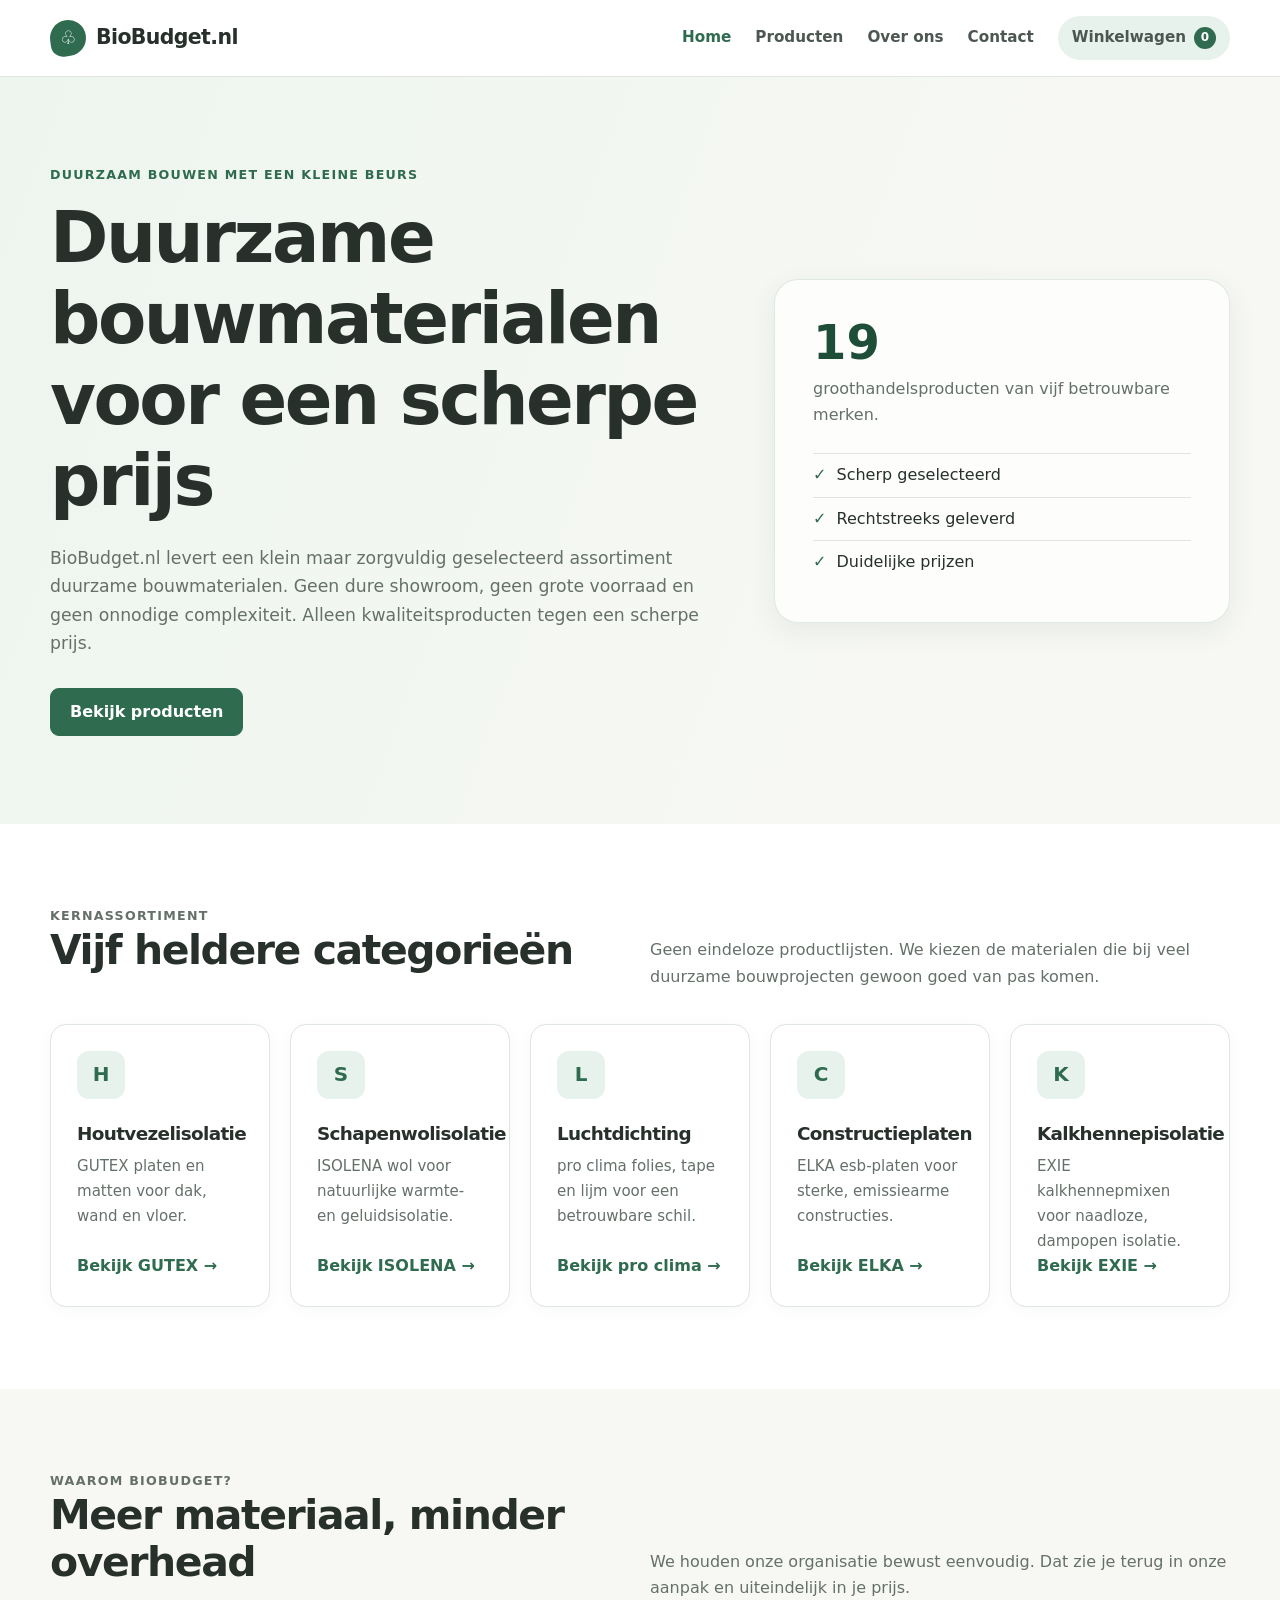
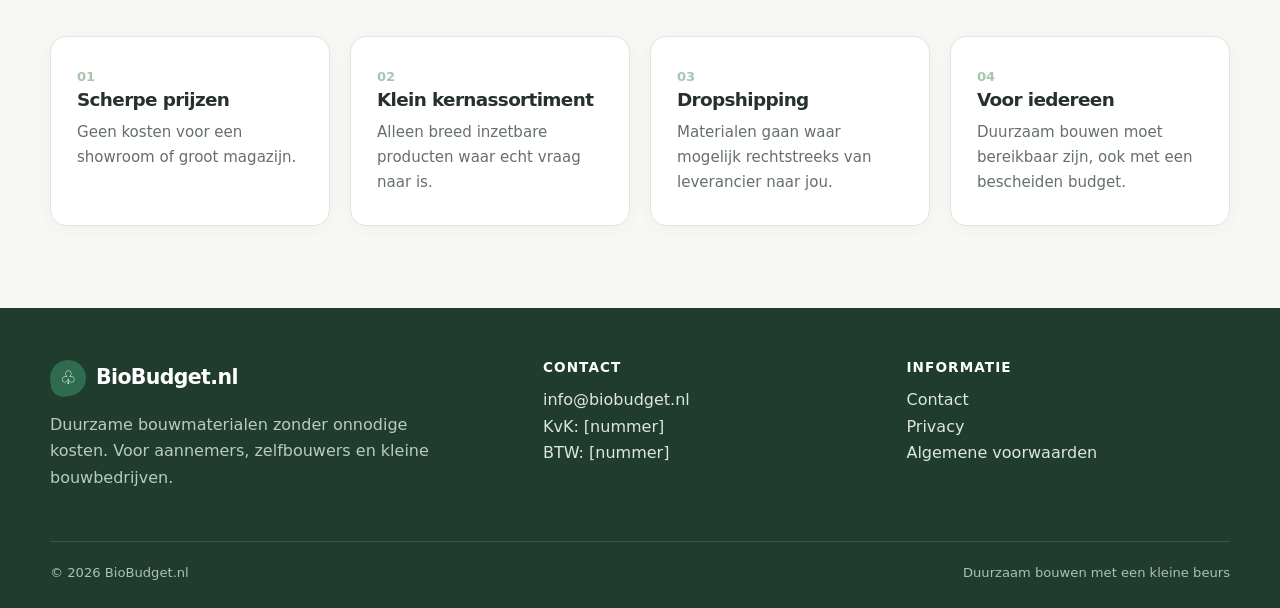
==== index.html @ 83e2234c "Eerste versie website" ====
<!doctype html>
<html lang="nl">
<head>
  <meta charset="utf-8">
  <meta name="viewport" content="width=device-width, initial-scale=1">
  <title>BioBudget.nl | Duurzame bouwmaterialen voor een scherpe prijs</title>
  <meta name="description" content="Betaalbare duurzame bouwmaterialen van GUTEX, ISOLENA, pro clima, ELKA en EXIE. Een compact groothandelsassortiment, rechtstreeks geleverd.">
  <meta property="og:title" content="BioBudget.nl — Duurzaam bouwen met een kleine beurs">
  <meta property="og:description" content="Een zorgvuldig geselecteerd kernassortiment duurzame bouwmaterialen tegen een scherpe prijs.">
  <meta property="og:type" content="website">
  <meta property="og:url" content="https://biobudget.nl/">
  <meta property="og:image" content="https://biobudget.nl/images/gutex-thermoflex.webp">
  <link rel="canonical" href="https://biobudget.nl/">
  <link rel="icon" href="favicon.ico">
  <link rel="stylesheet" href="css/style.css">
  <script src="js/script.js" defer></script>
</head>
<body>
  <a class="skip-link" href="#main">Naar hoofdinhoud</a>
  <header class="site-header">
    <div class="container header-inner">
      <a class="logo" href="index.html" aria-label="BioBudget.nl home"><span class="logo-mark"><span>♧</span></span>BioBudget.nl</a>
      <button class="menu-toggle" type="button" aria-expanded="false" aria-controls="site-nav" aria-label="Menu openen">☰</button>
      <nav class="site-nav" id="site-nav" aria-label="Hoofdnavigatie">
        <a href="index.html" aria-current="page">Home</a><a href="producten.html">Producten</a><a href="over-ons.html">Over ons</a><a href="contact.html">Contact</a>
        <a class="cart-link" href="winkelwagen.html">Winkelwagen <span class="cart-count" aria-label="Aantal producten">0</span></a>
      </nav>
    </div>
  </header>
  <main id="main">
    <section class="hero">
      <div class="container hero-grid">
        <div>
          <p class="eyebrow">Duurzaam bouwen met een kleine beurs</p>
          <h1>Duurzame bouwmaterialen voor een scherpe prijs</h1>
          <p class="lead">BioBudget.nl levert een klein maar zorgvuldig geselecteerd assortiment duurzame bouwmaterialen. Geen dure showroom, geen grote voorraad en geen onnodige complexiteit. Alleen kwaliteitsproducten tegen een scherpe prijs.</p>
          <a class="button" href="producten.html">Bekijk producten</a>
        </div>
        <aside class="hero-card" aria-label="Ons assortiment">
          <strong>19</strong>
          <p>groothandelsproducten van vijf betrouwbare merken.</p>
          <ul class="check-list"><li>Scherp geselecteerd</li><li>Rechtstreeks geleverd</li><li>Duidelijke prijzen</li></ul>
        </aside>
      </div>
    </section>
    <section class="section">
      <div class="container">
        <div class="section-head"><div><p class="eyebrow">Kernassortiment</p><h2>Vijf heldere categorieën</h2></div><p>Geen eindeloze productlijsten. We kiezen de materialen die bij veel duurzame bouwprojecten gewoon goed van pas komen.</p></div>
        <div class="category-grid">
          <a class="category-card" href="producten.html?categorie=Houtvezelisolatie"><div><span class="category-icon">H</span><h3>Houtvezelisolatie</h3><p>GUTEX platen en matten voor dak, wand en vloer.</p></div><span>Bekijk GUTEX →</span></a>
          <a class="category-card" href="producten.html?categorie=Schapenwolisolatie"><div><span class="category-icon">S</span><h3>Schapenwolisolatie</h3><p>ISOLENA wol voor natuurlijke warmte- en geluidsisolatie.</p></div><span>Bekijk ISOLENA →</span></a>
          <a class="category-card" href="producten.html?categorie=Luchtdichting"><div><span class="category-icon">L</span><h3>Luchtdichting</h3><p>pro clima folies, tape en lijm voor een betrouwbare schil.</p></div><span>Bekijk pro clima →</span></a>
          <a class="category-card" href="producten.html?categorie=Constructieplaten"><div><span class="category-icon">C</span><h3>Constructieplaten</h3><p>ELKA esb-platen voor sterke, emissiearme constructies.</p></div><span>Bekijk ELKA →</span></a>
          <a class="category-card" href="producten.html?categorie=Kalkhennepisolatie"><div><span class="category-icon">K</span><h3>Kalkhennepisolatie</h3><p>EXIE kalkhennepmixen voor naadloze, dampopen isolatie.</p></div><span>Bekijk EXIE →</span></a>
        </div>
      </div>
    </section>
    <section class="section soft">
      <div class="container">
        <div class="section-head"><div><p class="eyebrow">Waarom BioBudget?</p><h2>Meer materiaal, minder overhead</h2></div><p>We houden onze organisatie bewust eenvoudig. Dat zie je terug in onze aanpak en uiteindelijk in je prijs.</p></div>
        <div class="benefit-grid">
          <article class="benefit-card"><span class="benefit-number">01</span><h3>Scherpe prijzen</h3><p>Geen kosten voor een showroom of groot magazijn.</p></article>
          <article class="benefit-card"><span class="benefit-number">02</span><h3>Klein kernassortiment</h3><p>Alleen breed inzetbare producten waar echt vraag naar is.</p></article>
          <article class="benefit-card"><span class="benefit-number">03</span><h3>Dropshipping</h3><p>Materialen gaan waar mogelijk rechtstreeks van leverancier naar jou.</p></article>
          <article class="benefit-card"><span class="benefit-number">04</span><h3>Voor iedereen</h3><p>Duurzaam bouwen moet bereikbaar zijn, ook met een bescheiden budget.</p></article>
        </div>
      </div>
    </section>
  </main>
  <footer class="site-footer"><div class="container"><div class="footer-grid"><div><a class="logo footer-logo" href="index.html"><span class="logo-mark"><span>♧</span></span>BioBudget.nl</a><p class="footer-text">Duurzame bouwmaterialen zonder onnodige kosten. Voor aannemers, zelfbouwers en kleine bouwbedrijven.</p></div><div><h2 class="footer-title">Contact</h2><ul class="footer-list"><li><a href="mailto:info@biobudget.nl">info@biobudget.nl</a></li><li>KvK: [nummer]</li><li>BTW: [nummer]</li></ul></div><div><h2 class="footer-title">Informatie</h2><ul class="footer-list"><li><a href="contact.html">Contact</a></li><li><a href="#">Privacy</a></li><li><a href="#">Algemene voorwaarden</a></li></ul></div></div><div class="footer-bottom"><span>© <span data-year></span> BioBudget.nl</span><span>Duurzaam bouwen met een kleine beurs</span></div></div></footer>
</body>
</html>
---- css/style.css ----
:root {
  --green: #2f6b4f;
  --green-dark: #1e4d38;
  --green-light: #e8f2ec;
  --cream: #f7f8f4;
  --ink: #27302b;
  --muted: #657069;
  --line: #dfe5e0;
  --white: #fff;
  --shadow: 0 8px 28px rgba(37, 64, 48, .08);
  --radius: 16px;
  --max: 1180px;
}

* { box-sizing: border-box; }
html { scroll-behavior: auto; }
body {
  margin: 0;
  color: var(--ink);
  background: var(--white);
  font: 16px/1.65 Inter, ui-sans-serif, system-ui, -apple-system, BlinkMacSystemFont, "Segoe UI", sans-serif;
}
img { display: block; max-width: 100%; }
a { color: inherit; text-decoration: none; }
button, input, select, textarea { font: inherit; }
button { cursor: pointer; }
.container { width: min(calc(100% - 40px), var(--max)); margin-inline: auto; }
.skip-link { position: absolute; left: -9999px; top: 8px; }
.skip-link:focus { left: 8px; z-index: 20; padding: 8px 12px; background: var(--white); }

.site-header { position: relative; z-index: 10; background: var(--white); border-bottom: 1px solid var(--line); }
.header-inner { min-height: 76px; display: flex; align-items: center; justify-content: space-between; gap: 28px; }
.logo { display: inline-flex; align-items: center; gap: 10px; font-size: 1.28rem; font-weight: 800; letter-spacing: -.03em; }
.logo-mark { display: grid; place-items: center; width: 36px; height: 36px; border-radius: 50% 50% 50% 12px; color: var(--white); background: var(--green); font-size: 1.15rem; transform: rotate(-8deg); }
.logo-mark span { transform: rotate(8deg); }
.site-nav { display: flex; align-items: center; gap: 24px; }
.site-nav a { color: #4d5751; font-size: .95rem; font-weight: 650; }
.site-nav a:hover, .site-nav a[aria-current="page"] { color: var(--green); }
.cart-link { display: inline-flex; align-items: center; gap: 8px; padding: 9px 14px; border-radius: 999px; background: var(--green-light); }
.cart-count { display: grid; place-items: center; min-width: 22px; height: 22px; padding: 0 6px; border-radius: 99px; color: var(--white); background: var(--green); font-size: .75rem; }
.menu-toggle { display: none; border: 0; background: transparent; padding: 8px; color: var(--ink); }

.hero { padding: 88px 0; background: linear-gradient(110deg, #edf5ef 0%, #f7f8f4 70%); }
.hero-grid { display: grid; grid-template-columns: minmax(0, 1.18fr) minmax(280px, .82fr); align-items: center; gap: 68px; }
.eyebrow { margin: 0 0 12px; color: var(--green); font-size: .79rem; font-weight: 800; letter-spacing: .1em; text-transform: uppercase; }
h1, h2, h3 { line-height: 1.15; letter-spacing: -.035em; }
h1 { max-width: 760px; margin: 0 0 22px; font-size: clamp(2.45rem, 5.5vw, 4.55rem); }
h2 { margin: 0 0 16px; font-size: clamp(1.85rem, 3.2vw, 2.65rem); }
h3 { margin: 0 0 10px; font-size: 1.15rem; }
.lead { max-width: 700px; margin: 0 0 30px; color: var(--muted); font-size: 1.08rem; }
.hero-card { padding: 38px; border: 1px solid rgba(47,107,79,.14); border-radius: 24px; background: rgba(255,255,255,.75); box-shadow: var(--shadow); }
.hero-card strong { display: block; color: var(--green-dark); font-size: 3rem; line-height: 1; }
.hero-card p { margin: 10px 0 0; color: var(--muted); }
.check-list { margin: 25px 0 0; padding: 0; list-style: none; }
.check-list li { padding: 8px 0; border-top: 1px solid var(--line); }
.check-list li::before { content: "✓"; margin-right: 10px; color: var(--green); font-weight: 800; }
.button { display: inline-flex; align-items: center; justify-content: center; gap: 8px; min-height: 46px; padding: 10px 19px; border: 1px solid var(--green); border-radius: 9px; color: var(--white); background: var(--green); font-weight: 750; }
.button:hover { background: var(--green-dark); border-color: var(--green-dark); }
.button.secondary { color: var(--green); background: transparent; }
.button.secondary:hover { background: var(--green-light); }
.button.small { min-height: 40px; padding: 8px 14px; font-size: .9rem; }
.button.danger { color: #8c3229; border-color: #dfc3bf; background: transparent; }
.button.danger:hover { background: #fff1ef; }

.section { padding: 82px 0; }
.section.soft { background: var(--cream); }
.section-head { display: flex; justify-content: space-between; align-items: end; gap: 24px; margin-bottom: 34px; }
.section-head p { max-width: 580px; margin: 0; color: var(--muted); }
.category-grid { display: grid; grid-template-columns: repeat(auto-fit, minmax(210px, 1fr)); gap: 20px; }
.benefit-grid { display: grid; grid-template-columns: repeat(4, 1fr); gap: 20px; }
.category-card, .benefit-card { min-height: 190px; padding: 26px; border: 1px solid var(--line); border-radius: var(--radius); background: var(--white); box-shadow: 0 3px 16px rgba(37,64,48,.04); }
.category-card { display: flex; flex-direction: column; justify-content: space-between; }
.category-card:hover { border-color: #acc8b7; box-shadow: var(--shadow); }
.category-icon { display: grid; place-items: center; width: 48px; height: 48px; margin-bottom: 24px; border-radius: 12px; color: var(--green); background: var(--green-light); font-size: 1.25rem; font-weight: 800; }
.category-card span:last-child { color: var(--green); font-weight: 750; }
.benefit-card p, .category-card p { margin: 0; color: var(--muted); font-size: .94rem; }
.benefit-number { color: #a7c6b2; font-size: .82rem; font-weight: 800; }

.page-hero { padding: 62px 0 48px; background: var(--cream); border-bottom: 1px solid var(--line); }
.page-hero h1 { margin-bottom: 12px; font-size: clamp(2.2rem, 4vw, 3.5rem); }
.page-hero p { max-width: 680px; margin: 0; color: var(--muted); font-size: 1.05rem; }
.catalog-tools { display: grid; grid-template-columns: 1fr 260px; gap: 16px; margin-bottom: 32px; }
.field { display: flex; flex-direction: column; gap: 7px; }
.field label { font-size: .88rem; font-weight: 750; }
input, select, textarea {
  width: 100%;
  padding: 12px 14px;
  border: 1px solid #cfd8d1;
  border-radius: 9px;
  color: var(--ink);
  background: var(--white);
}
input:focus, select:focus, textarea:focus { outline: 3px solid rgba(47,107,79,.13); border-color: var(--green); }
.result-count { margin: 18px 0 24px; color: var(--muted); font-size: .9rem; }
.product-grid { display: grid; grid-template-columns: repeat(4, 1fr); gap: 22px; }
.product-card { overflow: hidden; display: flex; flex-direction: column; border: 1px solid var(--line); border-radius: var(--radius); background: var(--white); box-shadow: 0 3px 16px rgba(37,64,48,.05); }
.product-card:hover { border-color: #b7cbbd; box-shadow: var(--shadow); }
.product-image { aspect-ratio: 4/3; padding: 16px; background: #f4f5f1; }
.product-image img { width: 100%; height: 100%; object-fit: contain; }
.product-body { display: flex; flex: 1; flex-direction: column; padding: 20px; }
.product-meta { margin: 0 0 8px; color: var(--green); font-size: .76rem; font-weight: 800; letter-spacing: .04em; text-transform: uppercase; }
.product-title { margin-bottom: 8px; font-size: 1.08rem; }
.product-copy { margin: 0 0 18px; color: var(--muted); font-size: .9rem; }
.product-bottom { margin-top: auto; }
.price { display: block; margin-bottom: 12px; font-size: 1.42rem; font-weight: 850; letter-spacing: -.025em; }
.vat { color: var(--muted); font-size: .72rem; font-weight: 500; }
.delivery { margin: 0 0 16px; color: var(--muted); font-size: .8rem; }
.card-actions { display: grid; grid-template-columns: 1fr 1fr; gap: 8px; }
.empty-state { grid-column: 1 / -1; padding: 44px; border-radius: var(--radius); background: var(--cream); text-align: center; }

.detail-grid { display: grid; grid-template-columns: 1fr 1fr; align-items: start; gap: 64px; }
.detail-image { min-height: 480px; display: grid; place-items: center; padding: 36px; border-radius: 22px; background: #f4f5f1; }
.detail-image img { max-height: 430px; object-fit: contain; }
.breadcrumb { margin-bottom: 24px; color: var(--muted); font-size: .85rem; }
.breadcrumb a { color: var(--green); }
.detail-content h1 { margin-bottom: 14px; font-size: clamp(2.15rem, 4vw, 3.35rem); }
.detail-content .price { font-size: 2rem; }
.detail-description { color: var(--muted); }
.specs { margin: 26px 0; border-top: 1px solid var(--line); }
.spec-row { display: grid; grid-template-columns: 140px 1fr; gap: 20px; padding: 11px 0; border-bottom: 1px solid var(--line); }
.spec-row dt { color: var(--muted); }
.spec-row dd { margin: 0; font-weight: 700; }

.content-narrow { max-width: 780px; }
.prose p { color: #4e5852; }
.prose h2 { margin-top: 44px; }
.values-list { display: grid; grid-template-columns: 1fr 1fr; gap: 12px; margin: 26px 0; padding: 0; list-style: none; }
.values-list li { padding: 16px 18px; border-radius: 10px; background: var(--green-light); font-weight: 700; }
.contact-grid { display: grid; grid-template-columns: .75fr 1.25fr; gap: 54px; }
.contact-details { margin: 24px 0; padding: 0; list-style: none; }
.contact-details li { padding: 12px 0; border-bottom: 1px solid var(--line); }
.contact-details a { color: var(--green); font-weight: 700; }
.contact-form { display: grid; gap: 16px; padding: 28px; border: 1px solid var(--line); border-radius: var(--radius); box-shadow: var(--shadow); }
.form-row { display: grid; grid-template-columns: 1fr 1fr; gap: 14px; }
textarea { min-height: 150px; resize: vertical; }

.cart-layout { display: grid; grid-template-columns: 1fr 340px; align-items: start; gap: 38px; }
.cart-list { border-top: 1px solid var(--line); }
.cart-item { display: grid; grid-template-columns: 92px 1fr 92px 110px auto; align-items: center; gap: 18px; padding: 20px 0; border-bottom: 1px solid var(--line); }
.cart-thumb { width: 92px; height: 74px; padding: 8px; border-radius: 8px; background: var(--cream); object-fit: contain; }
.cart-item h3 { font-size: 1rem; }
.cart-item p { margin: 0; color: var(--muted); font-size: .82rem; }
.qty-input { padding: 8px; }
.cart-price { font-weight: 800; text-align: right; }
.remove-item { border: 0; color: #8c3229; background: transparent; font-size: .85rem; }
.cart-summary { position: sticky; top: 22px; padding: 26px; border-radius: var(--radius); background: var(--cream); }
.summary-row { display: flex; justify-content: space-between; gap: 20px; padding: 10px 0; border-bottom: 1px solid var(--line); }
.summary-total { font-size: 1.3rem; font-weight: 850; }
.cart-summary .button { width: 100%; margin-top: 22px; }
.small-print { color: var(--muted); font-size: .78rem; }

.site-footer { padding: 52px 0 24px; color: #dce7df; background: #203c2e; }
.footer-grid { display: grid; grid-template-columns: 1.4fr 1fr 1fr; gap: 40px; padding-bottom: 34px; }
.footer-logo { color: var(--white); }
.footer-text { max-width: 380px; color: #b9cbbf; }
.footer-title { margin: 0 0 12px; color: var(--white); font-size: .85rem; text-transform: uppercase; letter-spacing: .08em; }
.footer-list { margin: 0; padding: 0; list-style: none; }
.footer-list a { color: #dce7df; }
.footer-list a:hover { color: var(--white); text-decoration: underline; }
.footer-bottom { display: flex; justify-content: space-between; gap: 20px; padding-top: 20px; border-top: 1px solid rgba(255,255,255,.12); color: #aebfb4; font-size: .82rem; }

.notice { padding: 14px 16px; border-radius: 9px; color: var(--green-dark); background: var(--green-light); }
.visually-hidden { position: absolute; width: 1px; height: 1px; padding: 0; margin: -1px; overflow: hidden; clip: rect(0,0,0,0); white-space: nowrap; border: 0; }

@media (max-width: 960px) {
  .product-grid, .category-grid, .benefit-grid { grid-template-columns: repeat(2, 1fr); }
  .hero-grid, .detail-grid { gap: 38px; }
  .cart-layout { grid-template-columns: 1fr; }
  .cart-summary { position: static; }
  .contact-grid { grid-template-columns: 1fr; }
}

@media (max-width: 760px) {
  .container { width: min(calc(100% - 28px), var(--max)); }
  .header-inner { min-height: 66px; }
  .menu-toggle { display: block; }
  .site-nav { position: absolute; inset: 66px 0 auto 0; display: none; align-items: stretch; flex-direction: column; gap: 0; padding: 12px 20px 20px; border-bottom: 1px solid var(--line); background: var(--white); box-shadow: var(--shadow); }
  .site-nav.open { display: flex; }
  .site-nav a { padding: 10px 0; }
  .cart-link { margin-top: 6px; justify-content: center; }
  .hero { padding: 58px 0; }
  .hero-grid, .detail-grid { grid-template-columns: 1fr; }
  .hero-card { padding: 28px; }
  .section { padding: 58px 0; }
  .section-head { align-items: start; flex-direction: column; }
  .catalog-tools { grid-template-columns: 1fr; }
  .detail-image { min-height: 320px; }
  .footer-grid { grid-template-columns: 1fr; gap: 26px; }
  .footer-bottom { flex-direction: column; }
  .cart-item { grid-template-columns: 74px 1fr 80px; gap: 12px; }
  .cart-thumb { width: 74px; height: 64px; }
  .cart-price { text-align: left; }
  .remove-item { grid-column: 2 / -1; text-align: left; padding: 0; }
}

@media (max-width: 520px) {
  .product-grid, .category-grid, .benefit-grid, .values-list, .form-row { grid-template-columns: 1fr; }
  h1 { font-size: 2.35rem; }
  .card-actions { grid-template-columns: 1fr; }
  .cart-item { grid-template-columns: 64px 1fr; }
  .qty-input, .cart-price { grid-column: 2; width: 100px; }
}
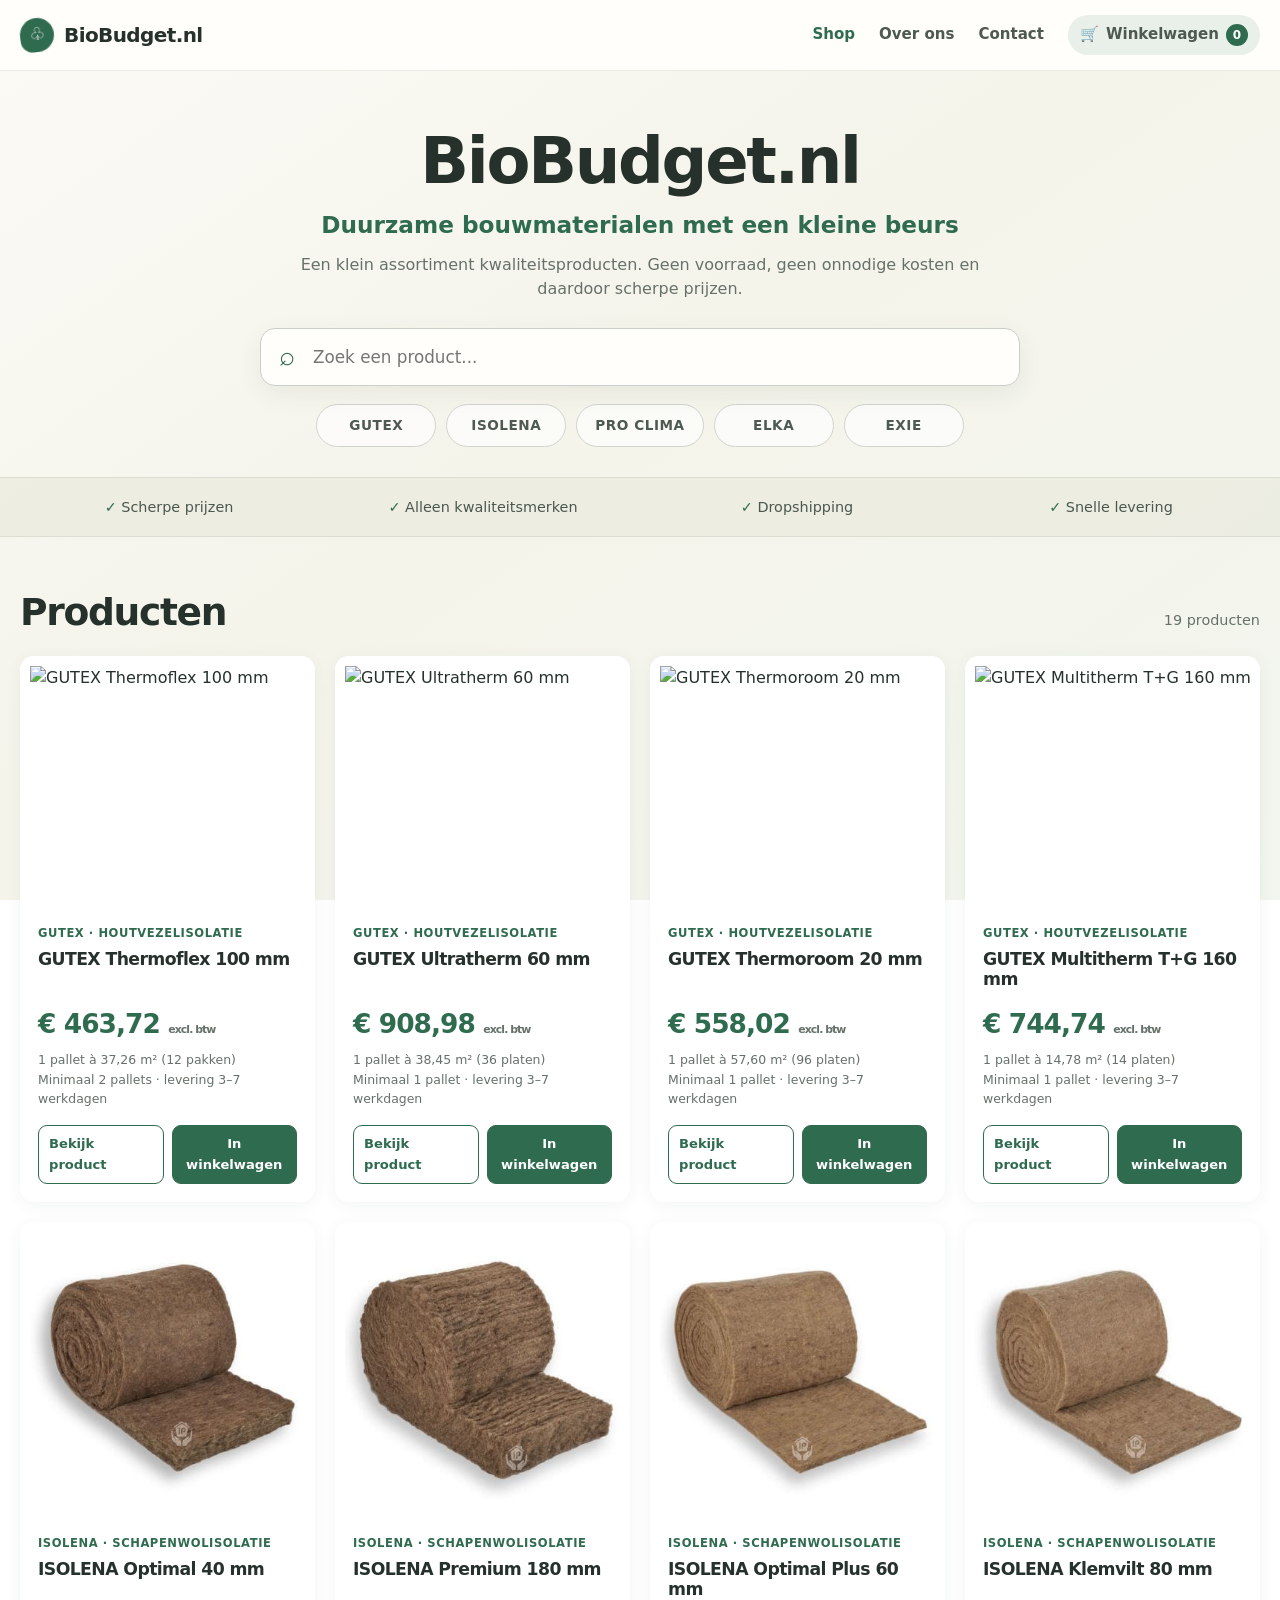
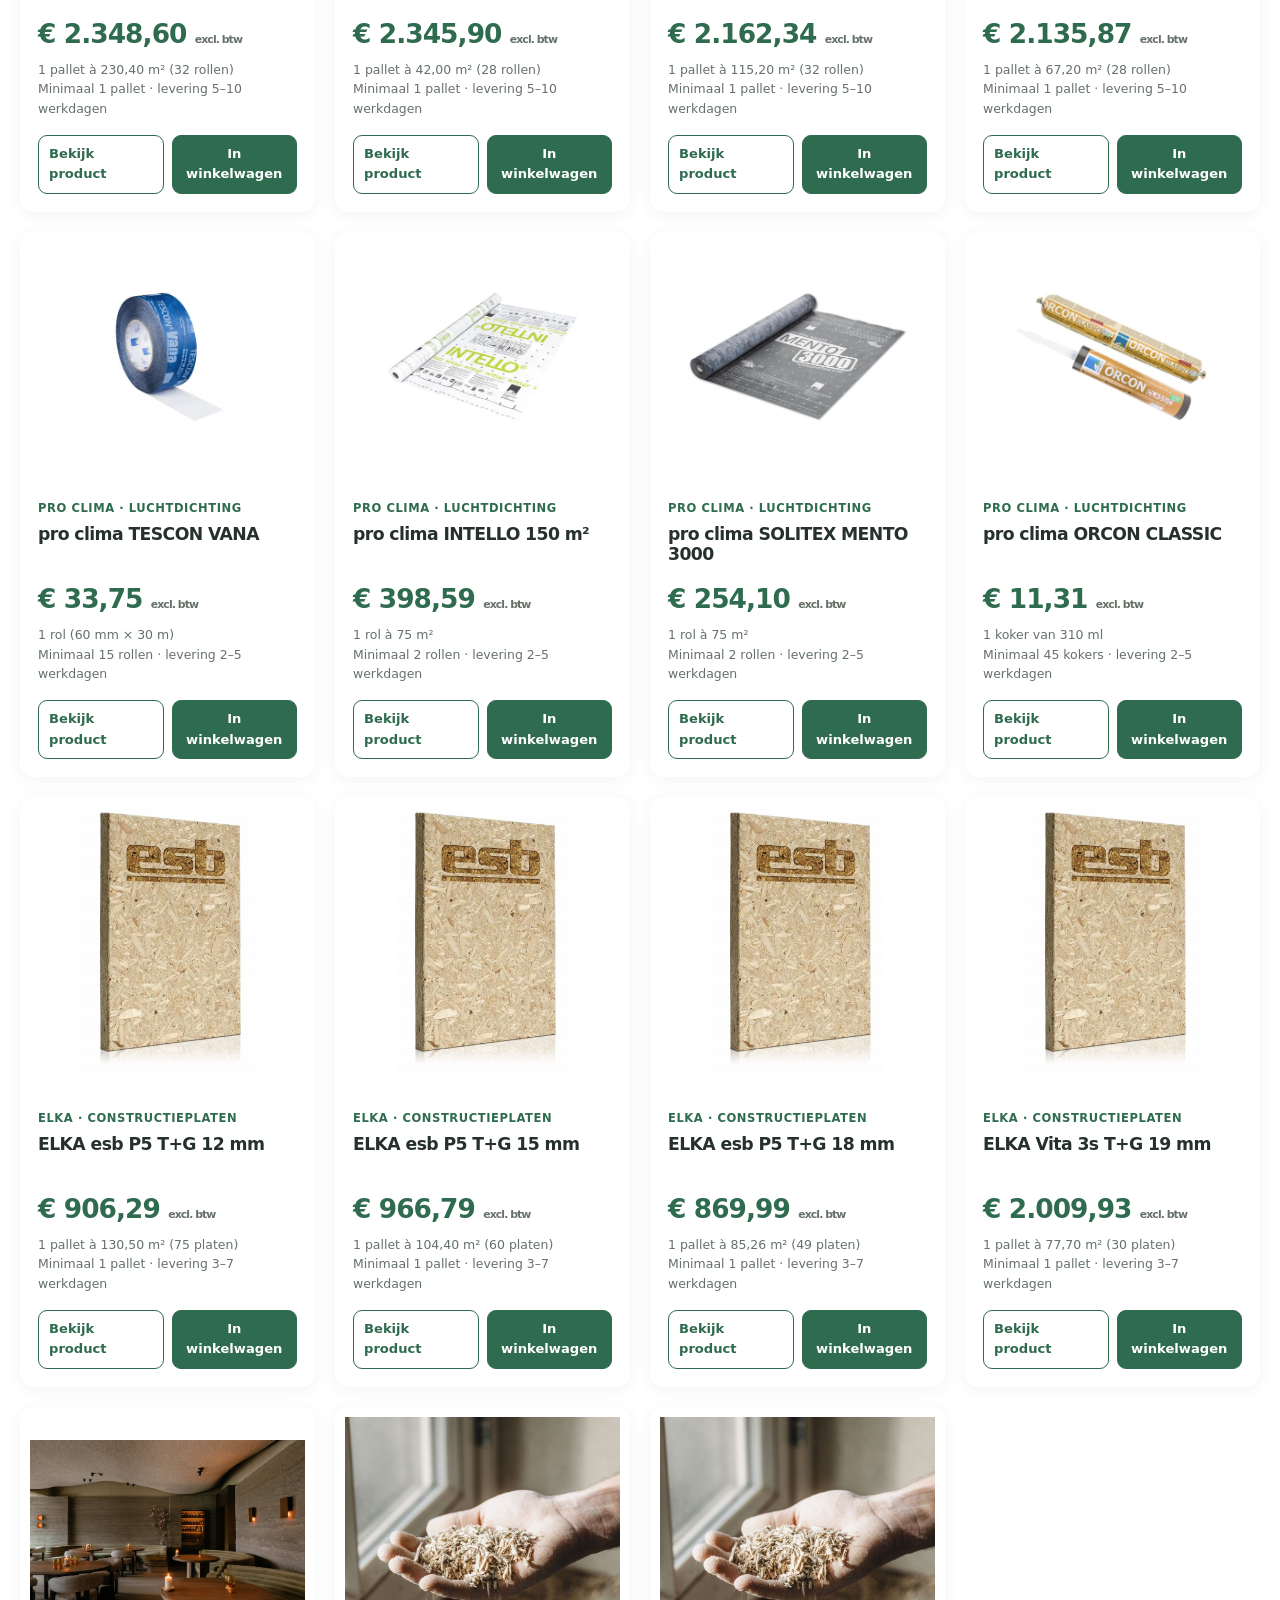
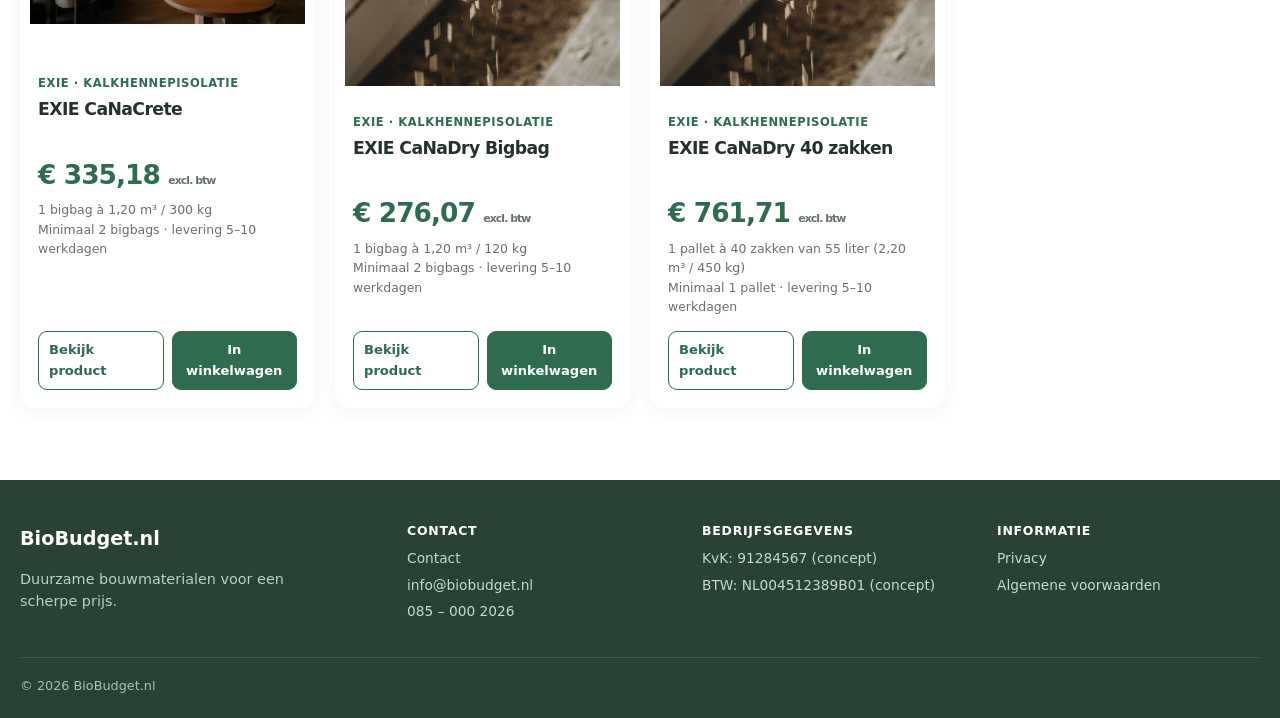
==== commit fd7597dc: "Bijna af 29062026" ====
--- a/index.html
+++ b/index.html
@@ -4,9 +4,9 @@
   <meta charset="utf-8">
   <meta name="viewport" content="width=device-width, initial-scale=1">
   <title>BioBudget.nl | Duurzame bouwmaterialen voor een scherpe prijs</title>
-  <meta name="description" content="Betaalbare duurzame bouwmaterialen van GUTEX, ISOLENA, pro clima, ELKA en EXIE. Een compact groothandelsassortiment, rechtstreeks geleverd.">
-  <meta property="og:title" content="BioBudget.nl — Duurzaam bouwen met een kleine beurs">
-  <meta property="og:description" content="Een zorgvuldig geselecteerd kernassortiment duurzame bouwmaterialen tegen een scherpe prijs.">
+  <meta name="description" content="Bestel duurzame bouwmaterialen van GUTEX, ISOLENA, pro clima, ELKA en EXIE. Een compact assortiment, rechtstreeks geleverd.">
+  <meta property="og:title" content="BioBudget.nl — duurzame bouwmaterialen">
+  <meta property="og:description" content="Een klein assortiment kwaliteitsproducten voor scherpe prijzen.">
   <meta property="og:type" content="website">
   <meta property="og:url" content="https://biobudget.nl/">
   <meta property="og:image" content="https://biobudget.nl/images/gutex-thermoflex.webp">
@@ -16,57 +16,71 @@
   <script src="js/script.js" defer></script>
 </head>
 <body>
-  <a class="skip-link" href="#main">Naar hoofdinhoud</a>
+  <a class="skip-link" href="#producten">Naar de producten</a>
   <header class="site-header">
     <div class="container header-inner">
-      <a class="logo" href="index.html" aria-label="BioBudget.nl home"><span class="logo-mark"><span>♧</span></span>BioBudget.nl</a>
+      <a class="logo" href="index.html" aria-label="BioBudget.nl home"><span class="logo-mark" aria-hidden="true">♧</span>BioBudget.nl</a>
       <button class="menu-toggle" type="button" aria-expanded="false" aria-controls="site-nav" aria-label="Menu openen">☰</button>
       <nav class="site-nav" id="site-nav" aria-label="Hoofdnavigatie">
-        <a href="index.html" aria-current="page">Home</a><a href="producten.html">Producten</a><a href="over-ons.html">Over ons</a><a href="contact.html">Contact</a>
-        <a class="cart-link" href="winkelwagen.html">Winkelwagen <span class="cart-count" aria-label="Aantal producten">0</span></a>
+        <a href="index.html" aria-current="page">Shop</a>
+        <a href="over-ons.html">Over ons</a>
+        <a href="contact.html">Contact</a>
+        <a class="cart-link" href="winkelwagen.html"><span aria-hidden="true">🛒</span><span class="cart-label">Winkelwagen</span><span class="cart-count" aria-label="Aantal producten">0</span></a>
       </nav>
     </div>
   </header>
+
   <main id="main">
-    <section class="hero">
-      <div class="container hero-grid">
-        <div>
-          <p class="eyebrow">Duurzaam bouwen met een kleine beurs</p>
-          <h1>Duurzame bouwmaterialen voor een scherpe prijs</h1>
-          <p class="lead">BioBudget.nl levert een klein maar zorgvuldig geselecteerd assortiment duurzame bouwmaterialen. Geen dure showroom, geen grote voorraad en geen onnodige complexiteit. Alleen kwaliteitsproducten tegen een scherpe prijs.</p>
-          <a class="button" href="producten.html">Bekijk producten</a>
+    <section class="shop-intro" aria-labelledby="shop-title">
+      <div class="container">
+        <h1 id="shop-title">BioBudget.nl</h1>
+        <p class="tagline">Duurzame bouwmaterialen met een kleine beurs</p>
+        <p class="intro-copy">Een klein assortiment kwaliteitsproducten. Geen voorraad, geen onnodige kosten en daardoor scherpe prijzen.</p>
+
+        <div class="search-wrap">
+          <label class="visually-hidden" for="product-search">Zoek een product</label>
+          <span class="search-icon" aria-hidden="true">⌕</span>
+          <input type="search" id="product-search" placeholder="Zoek een product..." autocomplete="off">
         </div>
-        <aside class="hero-card" aria-label="Ons assortiment">
-          <strong>19</strong>
-          <p>groothandelsproducten van vijf betrouwbare merken.</p>
-          <ul class="check-list"><li>Scherp geselecteerd</li><li>Rechtstreeks geleverd</li><li>Duidelijke prijzen</li></ul>
-        </aside>
-      </div>
-    </section>
-    <section class="section">
-      <div class="container">
-        <div class="section-head"><div><p class="eyebrow">Kernassortiment</p><h2>Vijf heldere categorieën</h2></div><p>Geen eindeloze productlijsten. We kiezen de materialen die bij veel duurzame bouwprojecten gewoon goed van pas komen.</p></div>
-        <div class="category-grid">
-          <a class="category-card" href="producten.html?categorie=Houtvezelisolatie"><div><span class="category-icon">H</span><h3>Houtvezelisolatie</h3><p>GUTEX platen en matten voor dak, wand en vloer.</p></div><span>Bekijk GUTEX →</span></a>
-          <a class="category-card" href="producten.html?categorie=Schapenwolisolatie"><div><span class="category-icon">S</span><h3>Schapenwolisolatie</h3><p>ISOLENA wol voor natuurlijke warmte- en geluidsisolatie.</p></div><span>Bekijk ISOLENA →</span></a>
-          <a class="category-card" href="producten.html?categorie=Luchtdichting"><div><span class="category-icon">L</span><h3>Luchtdichting</h3><p>pro clima folies, tape en lijm voor een betrouwbare schil.</p></div><span>Bekijk pro clima →</span></a>
-          <a class="category-card" href="producten.html?categorie=Constructieplaten"><div><span class="category-icon">C</span><h3>Constructieplaten</h3><p>ELKA esb-platen voor sterke, emissiearme constructies.</p></div><span>Bekijk ELKA →</span></a>
-          <a class="category-card" href="producten.html?categorie=Kalkhennepisolatie"><div><span class="category-icon">K</span><h3>Kalkhennepisolatie</h3><p>EXIE kalkhennepmixen voor naadloze, dampopen isolatie.</p></div><span>Bekijk EXIE →</span></a>
+
+        <div class="category-filters" aria-label="Filter op merk">
+          <button class="category-filter" type="button" data-brand="GUTEX" aria-pressed="false">GUTEX</button>
+          <button class="category-filter" type="button" data-brand="ISOLENA" aria-pressed="false">ISOLENA</button>
+          <button class="category-filter" type="button" data-brand="pro clima" aria-pressed="false">PRO CLIMA</button>
+          <button class="category-filter" type="button" data-brand="ELKA" aria-pressed="false">ELKA</button>
+          <button class="category-filter" type="button" data-brand="EXIE" aria-pressed="false">EXIE</button>
         </div>
       </div>
     </section>
-    <section class="section soft">
+
+    <section class="usp-strip" aria-label="Voordelen van BioBudget">
+      <div class="container usp-list">
+        <span>✓ Scherpe prijzen</span>
+        <span>✓ Alleen kwaliteitsmerken</span>
+        <span>✓ Dropshipping</span>
+        <span>✓ Snelle levering</span>
+      </div>
+    </section>
+
+    <section class="catalog-section" id="producten" aria-labelledby="products-heading">
       <div class="container">
-        <div class="section-head"><div><p class="eyebrow">Waarom BioBudget?</p><h2>Meer materiaal, minder overhead</h2></div><p>We houden onze organisatie bewust eenvoudig. Dat zie je terug in onze aanpak en uiteindelijk in je prijs.</p></div>
-        <div class="benefit-grid">
-          <article class="benefit-card"><span class="benefit-number">01</span><h3>Scherpe prijzen</h3><p>Geen kosten voor een showroom of groot magazijn.</p></article>
-          <article class="benefit-card"><span class="benefit-number">02</span><h3>Klein kernassortiment</h3><p>Alleen breed inzetbare producten waar echt vraag naar is.</p></article>
-          <article class="benefit-card"><span class="benefit-number">03</span><h3>Dropshipping</h3><p>Materialen gaan waar mogelijk rechtstreeks van leverancier naar jou.</p></article>
-          <article class="benefit-card"><span class="benefit-number">04</span><h3>Voor iedereen</h3><p>Duurzaam bouwen moet bereikbaar zijn, ook met een bescheiden budget.</p></article>
+        <div class="catalog-heading">
+          <h2 id="products-heading">Producten</h2>
+          <p class="result-count" id="result-count" aria-live="polite">Producten laden...</p>
         </div>
+        <div class="product-grid" id="product-grid"></div>
       </div>
     </section>
   </main>
-  <footer class="site-footer"><div class="container"><div class="footer-grid"><div><a class="logo footer-logo" href="index.html"><span class="logo-mark"><span>♧</span></span>BioBudget.nl</a><p class="footer-text">Duurzame bouwmaterialen zonder onnodige kosten. Voor aannemers, zelfbouwers en kleine bouwbedrijven.</p></div><div><h2 class="footer-title">Contact</h2><ul class="footer-list"><li><a href="mailto:info@biobudget.nl">info@biobudget.nl</a></li><li>KvK: [nummer]</li><li>BTW: [nummer]</li></ul></div><div><h2 class="footer-title">Informatie</h2><ul class="footer-list"><li><a href="contact.html">Contact</a></li><li><a href="#">Privacy</a></li><li><a href="#">Algemene voorwaarden</a></li></ul></div></div><div class="footer-bottom"><span>© <span data-year></span> BioBudget.nl</span><span>Duurzaam bouwen met een kleine beurs</span></div></div></footer>
+
+  <footer class="site-footer">
+    <div class="container footer-grid">
+      <div><a class="footer-brand" href="index.html">BioBudget.nl</a><p>Duurzame bouwmaterialen voor een scherpe prijs.</p></div>
+      <div><h2>Contact</h2><ul><li><a href="contact.html">Contact</a></li><li><a href="mailto:info@biobudget.nl">info@biobudget.nl</a></li><li><a href="tel:+31850002026">085 – 000 2026</a></li></ul></div>
+      <div><h2>Bedrijfsgegevens</h2><ul><li>KvK: 91284567 (concept)</li><li>BTW: NL004512389B01 (concept)</li></ul></div>
+      <div><h2>Informatie</h2><ul><li><a href="privacy.html">Privacy</a></li><li><a href="algemene-voorwaarden.html">Algemene voorwaarden</a></li></ul></div>
+    </div>
+    <div class="container footer-bottom">© <span data-year></span> BioBudget.nl</div>
+  </footer>
 </body>
 </html>
--- a/css/style.css
+++ b/css/style.css
@@ -1,24 +1,26 @@
 :root {
   --green: #2f6b4f;
-  --green-dark: #1e4d38;
-  --green-light: #e8f2ec;
-  --cream: #f7f8f4;
-  --ink: #27302b;
-  --muted: #657069;
-  --line: #dfe5e0;
-  --white: #fff;
-  --shadow: 0 8px 28px rgba(37, 64, 48, .08);
-  --radius: 16px;
-  --max: 1180px;
+  --green-dark: #214d3a;
+  --green-soft: #e8f0e9;
+  --sand: #eee8db;
+  --cream: #faf8f2;
+  --paper: #fffefa;
+  --ink: #26312b;
+  --muted: #667169;
+  --line: #dedfd8;
+  --shadow: 0 8px 25px rgba(42, 64, 51, .07);
+  --radius: 14px;
+  --max: 1240px;
 }
 
 * { box-sizing: border-box; }
 html { scroll-behavior: auto; }
 body {
   margin: 0;
+  overflow-x: hidden;
   color: var(--ink);
-  background: var(--white);
-  font: 16px/1.65 Inter, ui-sans-serif, system-ui, -apple-system, BlinkMacSystemFont, "Segoe UI", sans-serif;
+  background: linear-gradient(145deg, #fbfaf5 0%, #f5f4eb 45%, #f2f6ee 100%) fixed;
+  font: 16px/1.55 Inter, ui-sans-serif, system-ui, -apple-system, BlinkMacSystemFont, "Segoe UI", sans-serif;
 }
 img { display: block; max-width: 100%; }
 a { color: inherit; text-decoration: none; }
@@ -26,177 +28,179 @@
 button { cursor: pointer; }
 .container { width: min(calc(100% - 40px), var(--max)); margin-inline: auto; }
 .skip-link { position: absolute; left: -9999px; top: 8px; }
-.skip-link:focus { left: 8px; z-index: 20; padding: 8px 12px; background: var(--white); }
-
-.site-header { position: relative; z-index: 10; background: var(--white); border-bottom: 1px solid var(--line); }
-.header-inner { min-height: 76px; display: flex; align-items: center; justify-content: space-between; gap: 28px; }
-.logo { display: inline-flex; align-items: center; gap: 10px; font-size: 1.28rem; font-weight: 800; letter-spacing: -.03em; }
-.logo-mark { display: grid; place-items: center; width: 36px; height: 36px; border-radius: 50% 50% 50% 12px; color: var(--white); background: var(--green); font-size: 1.15rem; transform: rotate(-8deg); }
-.logo-mark span { transform: rotate(8deg); }
+.skip-link:focus { left: 8px; z-index: 100; padding: 8px 12px; background: white; }
+.visually-hidden { position: absolute; width: 1px; height: 1px; padding: 0; margin: -1px; overflow: hidden; clip: rect(0,0,0,0); white-space: nowrap; border: 0; }
+
+.site-header { position: sticky; top: 0; z-index: 20; border-bottom: 1px solid rgba(59,73,64,.1); background: rgba(255,254,250,.96); }
+.header-inner { min-height: 70px; display: flex; align-items: center; justify-content: space-between; gap: 24px; }
+.logo { display: inline-flex; align-items: center; gap: 10px; font-size: 1.25rem; font-weight: 850; letter-spacing: -.03em; }
+.logo-mark { display: grid; place-items: center; width: 34px; height: 34px; border-radius: 50% 50% 50% 12px; color: white; background: var(--green); font-size: 1.1rem; transform: rotate(-7deg); }
 .site-nav { display: flex; align-items: center; gap: 24px; }
-.site-nav a { color: #4d5751; font-size: .95rem; font-weight: 650; }
+.site-nav a { color: #4e5952; font-size: .94rem; font-weight: 680; }
 .site-nav a:hover, .site-nav a[aria-current="page"] { color: var(--green); }
-.cart-link { display: inline-flex; align-items: center; gap: 8px; padding: 9px 14px; border-radius: 999px; background: var(--green-light); }
-.cart-count { display: grid; place-items: center; min-width: 22px; height: 22px; padding: 0 6px; border-radius: 99px; color: var(--white); background: var(--green); font-size: .75rem; }
-.menu-toggle { display: none; border: 0; background: transparent; padding: 8px; color: var(--ink); }
-
-.hero { padding: 88px 0; background: linear-gradient(110deg, #edf5ef 0%, #f7f8f4 70%); }
-.hero-grid { display: grid; grid-template-columns: minmax(0, 1.18fr) minmax(280px, .82fr); align-items: center; gap: 68px; }
-.eyebrow { margin: 0 0 12px; color: var(--green); font-size: .79rem; font-weight: 800; letter-spacing: .1em; text-transform: uppercase; }
+.cart-link { display: inline-flex; align-items: center; gap: 7px; padding: 8px 12px; border-radius: 999px; background: var(--green-soft); }
+.cart-count { display: grid; place-items: center; min-width: 22px; height: 22px; padding: 0 6px; border-radius: 99px; color: white; background: var(--green); font-size: .75rem; }
+.menu-toggle { display: none; padding: 8px; border: 0; color: var(--ink); background: transparent; font-size: 1.3rem; }
+
 h1, h2, h3 { line-height: 1.15; letter-spacing: -.035em; }
-h1 { max-width: 760px; margin: 0 0 22px; font-size: clamp(2.45rem, 5.5vw, 4.55rem); }
-h2 { margin: 0 0 16px; font-size: clamp(1.85rem, 3.2vw, 2.65rem); }
-h3 { margin: 0 0 10px; font-size: 1.15rem; }
-.lead { max-width: 700px; margin: 0 0 30px; color: var(--muted); font-size: 1.08rem; }
-.hero-card { padding: 38px; border: 1px solid rgba(47,107,79,.14); border-radius: 24px; background: rgba(255,255,255,.75); box-shadow: var(--shadow); }
-.hero-card strong { display: block; color: var(--green-dark); font-size: 3rem; line-height: 1; }
-.hero-card p { margin: 10px 0 0; color: var(--muted); }
-.check-list { margin: 25px 0 0; padding: 0; list-style: none; }
-.check-list li { padding: 8px 0; border-top: 1px solid var(--line); }
-.check-list li::before { content: "✓"; margin-right: 10px; color: var(--green); font-weight: 800; }
-.button { display: inline-flex; align-items: center; justify-content: center; gap: 8px; min-height: 46px; padding: 10px 19px; border: 1px solid var(--green); border-radius: 9px; color: var(--white); background: var(--green); font-weight: 750; }
-.button:hover { background: var(--green-dark); border-color: var(--green-dark); }
+h1 { margin: 0; font-size: clamp(2.5rem, 5vw, 4rem); }
+h2 { margin: 0 0 14px; font-size: clamp(1.7rem, 3vw, 2.35rem); }
+h3 { margin: 0 0 8px; font-size: 1.08rem; }
+.shop-intro { padding: 54px 0 30px; text-align: center; }
+.tagline { margin: 8px 0 10px; color: var(--green); font-size: clamp(1.15rem, 2.3vw, 1.45rem); font-weight: 750; }
+.intro-copy { max-width: 680px; margin: 0 auto 26px; color: var(--muted); }
+.search-wrap { position: relative; max-width: 760px; margin: 0 auto; }
+.search-wrap input { height: 58px; padding: 0 20px 0 52px; border: 1px solid #c9d0c9; border-radius: 15px; background: var(--paper); box-shadow: var(--shadow); font-size: 1.05rem; }
+.search-icon { position: absolute; left: 19px; top: 50%; color: var(--green); font-size: 1.7rem; transform: translateY(-53%); }
+.category-filters { display: flex; flex-wrap: wrap; justify-content: center; gap: 10px; margin-top: 18px; }
+.category-filter { min-width: 120px; padding: 10px 18px; border: 1px solid #cfd5ce; border-radius: 999px; color: #4d5951; background: rgba(255,255,255,.68); font-size: .85rem; font-weight: 800; letter-spacing: .04em; }
+.category-filter:hover { border-color: #91aa98; background: white; }
+.category-filter.active, .category-filter[aria-pressed="true"] { border-color: var(--green); color: var(--green-dark); background: var(--green-soft); box-shadow: inset 0 0 0 1px var(--green); }
+
+.usp-strip { border-block: 1px solid rgba(68,82,71,.1); background: rgba(235,234,222,.72); }
+.usp-list { min-height: 58px; display: grid; grid-template-columns: repeat(4, 1fr); align-items: center; gap: 16px; color: #4b574f; font-size: .9rem; text-align: center; }
+.usp-list span::first-letter { color: var(--green); }
+.catalog-section, .section { padding: 54px 0 72px; }
+.catalog-heading { display: flex; align-items: baseline; justify-content: space-between; gap: 20px; margin-bottom: 22px; }
+.catalog-heading h2 { margin: 0; }
+.result-count { margin: 0; color: var(--muted); font-size: .9rem; }
+.product-grid { display: grid; grid-template-columns: repeat(4, minmax(0, 1fr)); gap: 20px; }
+.product-card { overflow: hidden; display: flex; flex-direction: column; min-width: 0; border-radius: var(--radius); background: #fff; box-shadow: 0 3px 16px rgba(37,64,48,.06); }
+.product-card:hover { box-shadow: var(--shadow); }
+.product-image { aspect-ratio: 4 / 3.4; display: grid; place-items: center; padding: 10px; border-radius: var(--radius) var(--radius) 0 0; background: #fff; }
+.product-image img { width: 100%; height: 100%; object-fit: contain; }
+.product-body { display: flex; flex: 1; flex-direction: column; padding: 18px; border-radius: 0 0 var(--radius) var(--radius); background: #fff; }
+.product-meta { margin: 0 0 7px; color: var(--green); font-size: .72rem; font-weight: 800; letter-spacing: .05em; text-transform: uppercase; }
+.product-title { min-height: 2.45em; margin-bottom: 12px; font-size: 1.08rem; }
+.product-title a:hover { color: var(--green); }
+.product-copy { display: none; }
+.product-bottom { display: flex; flex: 1; flex-direction: column; }
+.price { display: block; margin-bottom: 5px; color: var(--green); font-size: 1.65rem; font-weight: 850; letter-spacing: -.035em; }
+.vat { color: var(--muted); font-size: .68rem; font-weight: 550; }
+.delivery { min-height: 4.8em; margin: 0 0 15px; color: var(--muted); font-size: .78rem; }
+.card-actions { display: grid; grid-template-columns: 1fr 1fr; gap: 8px; margin-top: auto; }
+.button { display: inline-flex; align-items: center; justify-content: center; min-height: 44px; padding: 9px 16px; border: 1px solid var(--green); border-radius: 9px; color: white; background: var(--green); font-weight: 750; }
+.button:hover { border-color: var(--green-dark); background: var(--green-dark); }
 .button.secondary { color: var(--green); background: transparent; }
-.button.secondary:hover { background: var(--green-light); }
-.button.small { min-height: 40px; padding: 8px 14px; font-size: .9rem; }
-.button.danger { color: #8c3229; border-color: #dfc3bf; background: transparent; }
-.button.danger:hover { background: #fff1ef; }
-
-.section { padding: 82px 0; }
-.section.soft { background: var(--cream); }
-.section-head { display: flex; justify-content: space-between; align-items: end; gap: 24px; margin-bottom: 34px; }
-.section-head p { max-width: 580px; margin: 0; color: var(--muted); }
-.category-grid { display: grid; grid-template-columns: repeat(auto-fit, minmax(210px, 1fr)); gap: 20px; }
-.benefit-grid { display: grid; grid-template-columns: repeat(4, 1fr); gap: 20px; }
-.category-card, .benefit-card { min-height: 190px; padding: 26px; border: 1px solid var(--line); border-radius: var(--radius); background: var(--white); box-shadow: 0 3px 16px rgba(37,64,48,.04); }
-.category-card { display: flex; flex-direction: column; justify-content: space-between; }
-.category-card:hover { border-color: #acc8b7; box-shadow: var(--shadow); }
-.category-icon { display: grid; place-items: center; width: 48px; height: 48px; margin-bottom: 24px; border-radius: 12px; color: var(--green); background: var(--green-light); font-size: 1.25rem; font-weight: 800; }
-.category-card span:last-child { color: var(--green); font-weight: 750; }
-.benefit-card p, .category-card p { margin: 0; color: var(--muted); font-size: .94rem; }
-.benefit-number { color: #a7c6b2; font-size: .82rem; font-weight: 800; }
-
-.page-hero { padding: 62px 0 48px; background: var(--cream); border-bottom: 1px solid var(--line); }
-.page-hero h1 { margin-bottom: 12px; font-size: clamp(2.2rem, 4vw, 3.5rem); }
-.page-hero p { max-width: 680px; margin: 0; color: var(--muted); font-size: 1.05rem; }
-.catalog-tools { display: grid; grid-template-columns: 1fr 260px; gap: 16px; margin-bottom: 32px; }
-.field { display: flex; flex-direction: column; gap: 7px; }
-.field label { font-size: .88rem; font-weight: 750; }
-input, select, textarea {
-  width: 100%;
-  padding: 12px 14px;
-  border: 1px solid #cfd8d1;
-  border-radius: 9px;
-  color: var(--ink);
-  background: var(--white);
-}
-input:focus, select:focus, textarea:focus { outline: 3px solid rgba(47,107,79,.13); border-color: var(--green); }
-.result-count { margin: 18px 0 24px; color: var(--muted); font-size: .9rem; }
-.product-grid { display: grid; grid-template-columns: repeat(4, 1fr); gap: 22px; }
-.product-card { overflow: hidden; display: flex; flex-direction: column; border: 1px solid var(--line); border-radius: var(--radius); background: var(--white); box-shadow: 0 3px 16px rgba(37,64,48,.05); }
-.product-card:hover { border-color: #b7cbbd; box-shadow: var(--shadow); }
-.product-image { aspect-ratio: 4/3; padding: 16px; background: #f4f5f1; }
-.product-image img { width: 100%; height: 100%; object-fit: contain; }
-.product-body { display: flex; flex: 1; flex-direction: column; padding: 20px; }
-.product-meta { margin: 0 0 8px; color: var(--green); font-size: .76rem; font-weight: 800; letter-spacing: .04em; text-transform: uppercase; }
-.product-title { margin-bottom: 8px; font-size: 1.08rem; }
-.product-copy { margin: 0 0 18px; color: var(--muted); font-size: .9rem; }
-.product-bottom { margin-top: auto; }
-.price { display: block; margin-bottom: 12px; font-size: 1.42rem; font-weight: 850; letter-spacing: -.025em; }
-.vat { color: var(--muted); font-size: .72rem; font-weight: 500; }
-.delivery { margin: 0 0 16px; color: var(--muted); font-size: .8rem; }
-.card-actions { display: grid; grid-template-columns: 1fr 1fr; gap: 8px; }
-.empty-state { grid-column: 1 / -1; padding: 44px; border-radius: var(--radius); background: var(--cream); text-align: center; }
-
-.detail-grid { display: grid; grid-template-columns: 1fr 1fr; align-items: start; gap: 64px; }
-.detail-image { min-height: 480px; display: grid; place-items: center; padding: 36px; border-radius: 22px; background: #f4f5f1; }
-.detail-image img { max-height: 430px; object-fit: contain; }
-.breadcrumb { margin-bottom: 24px; color: var(--muted); font-size: .85rem; }
+.button.secondary:hover { background: var(--green-soft); }
+.button.small { min-height: 40px; padding: 8px 10px; font-size: .82rem; }
+.cart-dialog { width: min(92vw, 500px); padding: 0; border: 0; border-radius: 18px; color: var(--ink); background: transparent; box-shadow: 0 22px 65px rgba(28,45,35,.24); }
+.cart-dialog::backdrop { background: rgba(31,45,37,.42); }
+.cart-dialog-content { position: relative; padding: 34px; border-radius: 18px; background: #fff; text-align: center; }
+.cart-dialog-content h2 { margin: 10px 0 8px; font-size: 1.55rem; }
+.cart-dialog-content p { margin: 0 auto 24px; color: var(--muted); }
+.dialog-check { display: grid; place-items: center; width: 46px; height: 46px; margin: 0 auto; border-radius: 50%; color: #fff; background: var(--green); font-size: 1.35rem; font-weight: 800; }
+.dialog-close { position: absolute; top: 10px; right: 12px; width: 38px; height: 38px; border: 0; border-radius: 50%; color: var(--muted); background: transparent; font-size: 1.5rem; line-height: 1; }
+.dialog-close:hover { color: var(--ink); background: var(--green-soft); }
+.dialog-actions { display: grid; grid-template-columns: 1fr 1fr; gap: 10px; }
+.empty-state { grid-column: 1 / -1; padding: 42px; border-radius: var(--radius); background: rgba(255,255,255,.65); text-align: center; }
+
+.page-hero { padding: 50px 0 38px; border-bottom: 1px solid var(--line); background: rgba(238,232,219,.55); }
+.page-hero h1 { margin-bottom: 10px; font-size: clamp(2.1rem, 4vw, 3.3rem); }
+.page-hero p { max-width: 680px; margin: 0; color: var(--muted); }
+.lead { max-width: 700px; color: var(--muted); font-size: 1.05rem; }
+.detail-grid { display: grid; grid-template-columns: 1fr 1fr; align-items: start; gap: 56px; }
+.detail-image { min-height: 470px; display: grid; place-items: center; padding: 28px; border-radius: 20px; background: #f1f2ec; }
+.detail-image img { max-height: 420px; object-fit: contain; }
+.breadcrumb { margin-bottom: 22px; color: var(--muted); font-size: .85rem; }
 .breadcrumb a { color: var(--green); }
-.detail-content h1 { margin-bottom: 14px; font-size: clamp(2.15rem, 4vw, 3.35rem); }
+.detail-content h1 { margin-bottom: 14px; font-size: clamp(2rem, 4vw, 3.1rem); }
 .detail-content .price { font-size: 2rem; }
 .detail-description { color: var(--muted); }
-.specs { margin: 26px 0; border-top: 1px solid var(--line); }
-.spec-row { display: grid; grid-template-columns: 140px 1fr; gap: 20px; padding: 11px 0; border-bottom: 1px solid var(--line); }
+.specs { margin: 24px 0; border-top: 1px solid var(--line); }
+.spec-row { display: grid; grid-template-columns: 130px 1fr; gap: 18px; padding: 10px 0; border-bottom: 1px solid var(--line); }
 .spec-row dt { color: var(--muted); }
 .spec-row dd { margin: 0; font-weight: 700; }
 
-.content-narrow { max-width: 780px; }
+.content-narrow { max-width: 720px; }
 .prose p { color: #4e5852; }
-.prose h2 { margin-top: 44px; }
-.values-list { display: grid; grid-template-columns: 1fr 1fr; gap: 12px; margin: 26px 0; padding: 0; list-style: none; }
-.values-list li { padding: 16px 18px; border-radius: 10px; background: var(--green-light); font-weight: 700; }
-.contact-grid { display: grid; grid-template-columns: .75fr 1.25fr; gap: 54px; }
-.contact-details { margin: 24px 0; padding: 0; list-style: none; }
-.contact-details li { padding: 12px 0; border-bottom: 1px solid var(--line); }
+.about-illustration { margin: 30px 0 26px; }
+.about-illustration img { width: 100%; height: auto; aspect-ratio: 2172 / 724; object-fit: contain; border-radius: 16px; box-shadow: var(--shadow); }
+.legal-page { max-width: 820px; }
+.legal-page h2 { margin: 38px 0 10px; font-size: 1.45rem; }
+.legal-page h3 { margin-top: 24px; }
+.legal-page p, .legal-page li { color: #4e5852; }
+.legal-page a { color: var(--green); text-decoration: underline; }
+.legal-meta { padding: 16px 18px; border-radius: 12px; background: var(--sand); color: #4e5852; }
+.legal-note { padding: 16px 18px; border-left: 4px solid #c69339; border-radius: 8px; background: #fff8e9; }
+.dense-legal { max-width: 920px; font-size: .93rem; line-height: 1.82; }
+.dense-legal h2 { margin-top: 32px; font-size: 1.14rem; letter-spacing: -.012em; }
+.dense-legal p { text-align: justify; }
+.contact-grid { display: grid; grid-template-columns: .8fr 1.2fr; gap: 48px; }
+.contact-details { margin: 22px 0; padding: 0; list-style: none; }
+.contact-details li { padding: 11px 0; border-bottom: 1px solid var(--line); }
 .contact-details a { color: var(--green); font-weight: 700; }
-.contact-form { display: grid; gap: 16px; padding: 28px; border: 1px solid var(--line); border-radius: var(--radius); box-shadow: var(--shadow); }
+.contact-form { display: grid; gap: 15px; padding: 26px; border-radius: var(--radius); background: var(--paper); box-shadow: var(--shadow); }
 .form-row { display: grid; grid-template-columns: 1fr 1fr; gap: 14px; }
-textarea { min-height: 150px; resize: vertical; }
-
-.cart-layout { display: grid; grid-template-columns: 1fr 340px; align-items: start; gap: 38px; }
+.field { display: flex; flex-direction: column; gap: 6px; }
+.field label { font-size: .87rem; font-weight: 750; }
+input, select, textarea { width: 100%; padding: 11px 13px; border: 1px solid #cbd2cb; border-radius: 9px; color: var(--ink); background: white; }
+input:focus, select:focus, textarea:focus { outline: 3px solid rgba(47,107,79,.13); border-color: var(--green); }
+textarea { min-height: 145px; resize: vertical; }
+
+.cart-layout { display: grid; grid-template-columns: 1fr 340px; align-items: start; gap: 36px; }
 .cart-list { border-top: 1px solid var(--line); }
-.cart-item { display: grid; grid-template-columns: 92px 1fr 92px 110px auto; align-items: center; gap: 18px; padding: 20px 0; border-bottom: 1px solid var(--line); }
-.cart-thumb { width: 92px; height: 74px; padding: 8px; border-radius: 8px; background: var(--cream); object-fit: contain; }
+.cart-item { display: grid; grid-template-columns: 92px 1fr 85px 110px auto; align-items: center; gap: 16px; padding: 18px 0; border-bottom: 1px solid var(--line); }
+.cart-thumb { width: 92px; height: 74px; padding: 7px; border-radius: 8px; background: #f1f2ec; object-fit: contain; }
 .cart-item h3 { font-size: 1rem; }
-.cart-item p { margin: 0; color: var(--muted); font-size: .82rem; }
+.cart-item p { margin: 0; color: var(--muted); font-size: .8rem; }
 .qty-input { padding: 8px; }
 .cart-price { font-weight: 800; text-align: right; }
-.remove-item { border: 0; color: #8c3229; background: transparent; font-size: .85rem; }
-.cart-summary { position: sticky; top: 22px; padding: 26px; border-radius: var(--radius); background: var(--cream); }
-.summary-row { display: flex; justify-content: space-between; gap: 20px; padding: 10px 0; border-bottom: 1px solid var(--line); }
-.summary-total { font-size: 1.3rem; font-weight: 850; }
-.cart-summary .button { width: 100%; margin-top: 22px; }
-.small-print { color: var(--muted); font-size: .78rem; }
-
-.site-footer { padding: 52px 0 24px; color: #dce7df; background: #203c2e; }
-.footer-grid { display: grid; grid-template-columns: 1.4fr 1fr 1fr; gap: 40px; padding-bottom: 34px; }
-.footer-logo { color: var(--white); }
-.footer-text { max-width: 380px; color: #b9cbbf; }
-.footer-title { margin: 0 0 12px; color: var(--white); font-size: .85rem; text-transform: uppercase; letter-spacing: .08em; }
-.footer-list { margin: 0; padding: 0; list-style: none; }
-.footer-list a { color: #dce7df; }
-.footer-list a:hover { color: var(--white); text-decoration: underline; }
-.footer-bottom { display: flex; justify-content: space-between; gap: 20px; padding-top: 20px; border-top: 1px solid rgba(255,255,255,.12); color: #aebfb4; font-size: .82rem; }
-
-.notice { padding: 14px 16px; border-radius: 9px; color: var(--green-dark); background: var(--green-light); }
-.visually-hidden { position: absolute; width: 1px; height: 1px; padding: 0; margin: -1px; overflow: hidden; clip: rect(0,0,0,0); white-space: nowrap; border: 0; }
-
-@media (max-width: 960px) {
-  .product-grid, .category-grid, .benefit-grid { grid-template-columns: repeat(2, 1fr); }
-  .hero-grid, .detail-grid { gap: 38px; }
+.remove-item { border: 0; color: #8c3229; background: transparent; font-size: .82rem; }
+.cart-summary { position: sticky; top: 90px; padding: 24px; border-radius: var(--radius); background: var(--sand); }
+.summary-row { display: flex; justify-content: space-between; gap: 18px; padding: 9px 0; border-bottom: 1px solid rgba(75,85,77,.15); }
+.summary-total { font-size: 1.2rem; font-weight: 850; }
+.cart-summary .button { width: 100%; margin-top: 20px; }
+.small-print { color: var(--muted); font-size: .77rem; }
+
+.site-footer { padding: 44px 0 22px; color: #dce7df; background: #294235; }
+.footer-grid { display: grid; grid-template-columns: 1.35fr 1fr 1fr 1fr; gap: 32px; }
+.footer-brand { color: white; font-size: 1.2rem; font-weight: 850; }
+.site-footer p { max-width: 310px; color: #bfcfc4; font-size: .9rem; }
+.site-footer h2 { margin: 0 0 10px; color: white; font-size: .78rem; letter-spacing: .06em; text-transform: uppercase; }
+.site-footer ul { margin: 0; padding: 0; list-style: none; color: #cad7ce; font-size: .86rem; }
+.site-footer li { margin: 5px 0; }
+.site-footer a:hover { color: white; text-decoration: underline; }
+.footer-bottom { margin-top: 30px; padding-top: 18px; border-top: 1px solid rgba(255,255,255,.12); color: #aebfb4; font-size: .8rem; }
+
+@media (max-width: 1000px) {
+  .product-grid { grid-template-columns: repeat(3, minmax(0, 1fr)); }
+  .usp-list { grid-template-columns: repeat(2, 1fr); padding-block: 12px; }
+  .footer-grid { grid-template-columns: repeat(2, 1fr); }
   .cart-layout { grid-template-columns: 1fr; }
   .cart-summary { position: static; }
-  .contact-grid { grid-template-columns: 1fr; }
 }
 
 @media (max-width: 760px) {
   .container { width: min(calc(100% - 28px), var(--max)); }
-  .header-inner { min-height: 66px; }
+  .header-inner { min-height: 64px; }
   .menu-toggle { display: block; }
-  .site-nav { position: absolute; inset: 66px 0 auto 0; display: none; align-items: stretch; flex-direction: column; gap: 0; padding: 12px 20px 20px; border-bottom: 1px solid var(--line); background: var(--white); box-shadow: var(--shadow); }
+  .site-nav { position: absolute; inset: 64px 0 auto; display: none; align-items: stretch; flex-direction: column; gap: 0; padding: 10px 18px 18px; border-bottom: 1px solid var(--line); background: var(--paper); box-shadow: var(--shadow); }
   .site-nav.open { display: flex; }
-  .site-nav a { padding: 10px 0; }
-  .cart-link { margin-top: 6px; justify-content: center; }
-  .hero { padding: 58px 0; }
-  .hero-grid, .detail-grid { grid-template-columns: 1fr; }
-  .hero-card { padding: 28px; }
-  .section { padding: 58px 0; }
-  .section-head { align-items: start; flex-direction: column; }
-  .catalog-tools { grid-template-columns: 1fr; }
-  .detail-image { min-height: 320px; }
-  .footer-grid { grid-template-columns: 1fr; gap: 26px; }
-  .footer-bottom { flex-direction: column; }
-  .cart-item { grid-template-columns: 74px 1fr 80px; gap: 12px; }
+  .site-nav a { padding: 9px 0; }
+  .cart-link { justify-content: center; margin-top: 5px; }
+  .shop-intro { padding-top: 38px; }
+  .product-grid { grid-template-columns: repeat(2, minmax(0, 1fr)); gap: 14px; }
+  .detail-grid, .contact-grid { grid-template-columns: 1fr; gap: 34px; }
+  .detail-image { min-height: 310px; }
+  .cart-item { grid-template-columns: 74px 1fr 75px; gap: 11px; }
   .cart-thumb { width: 74px; height: 64px; }
   .cart-price { text-align: left; }
   .remove-item { grid-column: 2 / -1; text-align: left; padding: 0; }
 }
 
-@media (max-width: 520px) {
-  .product-grid, .category-grid, .benefit-grid, .values-list, .form-row { grid-template-columns: 1fr; }
-  h1 { font-size: 2.35rem; }
-  .card-actions { grid-template-columns: 1fr; }
+@media (max-width: 540px) {
+  .cart-label { display: none; }
+  .dense-legal p { text-align: left; }
+  .category-filter { min-width: calc(50% - 5px); }
+  .usp-list { grid-template-columns: 1fr; gap: 8px; padding-block: 14px; text-align: left; }
+  .product-grid, .footer-grid, .form-row { grid-template-columns: 1fr; }
+  .product-image { aspect-ratio: 4 / 3; }
+  .product-title { min-height: 0; }
+  .catalog-heading { align-items: start; flex-direction: column; gap: 0; }
+  .card-actions { grid-template-columns: 1fr 1fr; }
+  .dialog-actions { grid-template-columns: 1fr; }
+  .cart-dialog-content { padding: 30px 20px 22px; }
   .cart-item { grid-template-columns: 64px 1fr; }
   .qty-input, .cart-price { grid-column: 2; width: 100px; }
 }
